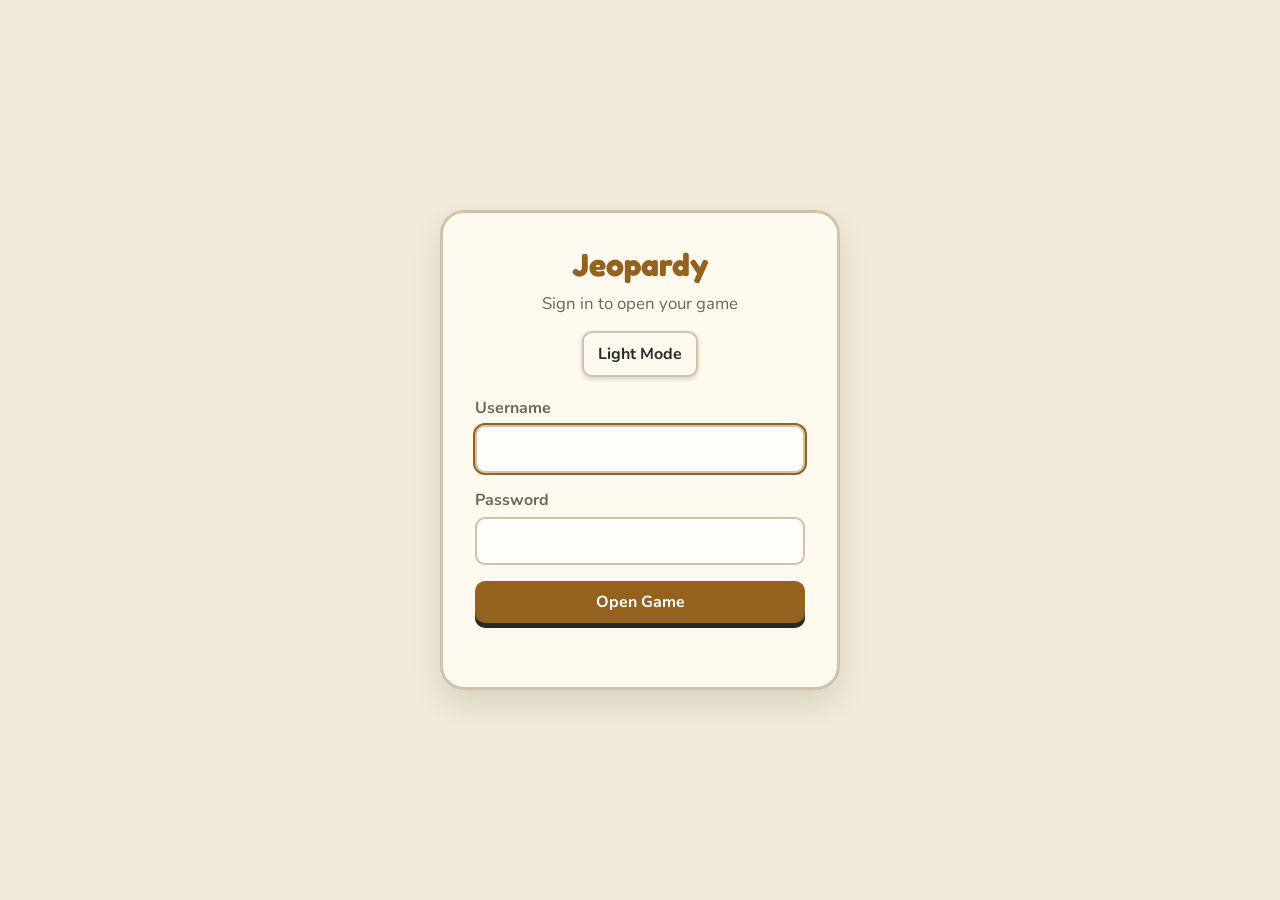
==== index.html @ c902022d "Add new Jeopardy games: "The Corrupt Bargain of 1824" and "ABL Collateral Jeopardy"; implement game " ====
<!DOCTYPE html>
<html lang="en" class="jeopardy-theme">
<head>
  <meta charset="UTF-8" />
  <meta name="viewport" content="width=device-width, initial-scale=1.0" />
  <title>Jeopardy</title>
  <link rel="preconnect" href="https://fonts.googleapis.com">
  <link rel="preconnect" href="https://fonts.gstatic.com" crossorigin>
  <link href="https://fonts.googleapis.com/css2?family=Fredoka+One&display=block" rel="stylesheet">
  <link href="https://fonts.googleapis.com/css2?family=Nunito:wght@400;600;700;800&display=swap" rel="stylesheet">
  <link rel="stylesheet" href="Styles.css">
  <script>
    (function() {
      const saved = localStorage.getItem("jeopardy_theme");
      if (saved === "light" || (!saved && window.matchMedia("(prefers-color-scheme: light)").matches)) {
        document.documentElement.classList.add("light-theme");
      }
    })();
  </script>
</head>
<body>
  <main class="login-screen" id="loginScreen">
    <form class="login-card" id="loginForm">
      <h1>Jeopardy</h1>
      <p class="subtitle">Sign in to open your game</p>
      <div class="login-theme-row">
        <button class="btn secondary theme-toggle" type="button" onclick="toggleTheme()">Light Mode</button>
      </div>
      <label for="username">Username</label>
      <input id="username" name="username" type="text" autocomplete="username" required>
      <label for="password">Password</label>
      <input id="password" name="password" type="password" autocomplete="current-password" required>
      <button class="btn" type="submit">Open Game</button>
      <p class="login-error" id="loginError" role="alert"></p>
    </form>
  </main>

  <div class="app" id="gameScreen" hidden>
    <header>
      <h1 id="gameTitle">Jeopardy</h1>
      <p class="subtitle">Click a tile, reveal the answer, award points, and mark the clue complete.</p>
      <div class="controls">
        <button class="btn secondary" onclick="showLogin()">Switch Game</button>
        <button class="btn" onclick="resetBoard()">Reset Board</button>
        <button class="btn secondary" onclick="resetScores()">Reset Scores</button>
        <button class="btn secondary theme-toggle" id="themeToggle" onclick="toggleTheme()">Light Mode</button>
      </div>
    </header>

    <section class="scoreboard" id="scoreboard" aria-label="Scoreboard"></section>
    <main class="board" id="board" aria-label="Jeopardy board"></main>
    <p class="footer-note">Tip: After opening a clue, use the +/- buttons under each team to apply that clue's value.</p>
  </div>

  <div class="modal-backdrop" id="modalBackdrop" onclick="backdropClose(event)">
    <div class="modal" role="dialog" aria-modal="true" aria-labelledby="modalMeta">
      <div class="modal-meta" id="modalMeta"></div>
      <div class="clue" id="modalQuestion"></div>
      <div class="answer" id="modalAnswer"></div>
      <div class="modal-actions">
        <button class="btn" onclick="showAnswer()">Show Answer</button>
        <button class="btn secondary" onclick="markCompleteAndClose()">Mark Complete</button>
        <button class="btn secondary" onclick="closeModal()">Close</button>
      </div>
    </div>
  </div>

  <div class="modal-backdrop" id="wagerModal">
    <div class="modal wager-modal" role="dialog" aria-modal="true">
      <div class="wager-title" id="wagerTitle">Daily Double!</div>
      <div class="wager-category" id="wagerCategory"></div>
      <label class="wager-label" for="wagerInput">Place your wager</label>
      <input type="number" id="wagerInput" class="wager-input" min="0" placeholder="0" autocomplete="off">
      <div class="wager-max" id="wagerMax"></div>
      <div class="wager-error" id="wagerError"></div>
      <div class="modal-actions">
        <button class="btn secondary" onclick="cancelWager()">Back</button>
        <button class="btn" onclick="confirmWager()">Lock In</button>
      </div>
    </div>
  </div>

  <script src="Jeopardy/jeopardy.js"></script>
</body>
</html>
---- Styles.css ----
/* ══════════════════════════════════════════
   1. Reset
   ══════════════════════════════════════════ */
*, *::before, *::after { box-sizing: border-box; margin: 0; padding: 0; }

/* ══════════════════════════════════════════
   2. Jeopardy Theme Variables
   ══════════════════════════════════════════ */
.jeopardy-theme {
  --cols: 6;

  --page-bg: #121a20;
  --panel-bg: #1d292f;
  --input-bg: #10171c;
  --border: #435159;
  --border-light: #617078;

  --text: #f4ecd9;
  --text-muted: #b8ad97;

  --accent: #b98b3f;
  --accent-light: #e0bd70;
  --accent-dark: #8b642b;
  --accent-shadow: #292929;

  --tile-bg-top: #765a2d;
  --tile-used-bg: hsla(43, 40%, 90%, 0.07);
  --tile-used-color: hsla(43, 40%, 90%, 0.2);
  --tile-text-color: hsl(0, 0%, 100%);

  --category-bg: #b98b3f;
  --category-text: #211d17;

  --overlay: hsla(0, 0%, 0%, 0.58);
  --glass: hsla(43, 40%, 90%, 0.06);
  --glass-border: hsla(43, 40%, 90%, 0.14);
  --shadow: 0 14px 30px hsla(0, 0%, 0%, 0.35);

  --secondary-text: #a79b85;
  --muted-text: #b8ad97;
  --card-bg: #202b30;
  --delete-bg: hsla(43, 30%, 60%, 0.2);
  --delete-bg-hover: hsla(43, 30%, 60%, 0.3);
  --hover-accent: hsla(43, 52%, 49%, 0.25);
  --glow-accent: hsla(43, 52%, 49%, 0.35);
  --glow-shadow: hsla(43, 30%, 40%, 0.35);
}

/* ══════════════════════════════════════════
   3. Jeopardy Light Theme
   ══════════════════════════════════════════ */
.jeopardy-theme.light-theme {
  --page-bg: #f1ead9;
  --panel-bg: #fffaf0;
  --input-bg: #fffdf8;
  --border: #d1c3a7;
  --border-light: #b9a987;

  --text: #2d2b27;
  --text-muted: #6e6658;

  --accent: #94621f;
  --accent-light: #78501c;
  --accent-dark: #754912;
  --accent-shadow: #292929;

  --tile-bg-top: #b98b3f;
  --tile-used-bg: hsla(35, 30%, 20%, 0.06);
  --tile-used-color: hsla(35, 30%, 20%, 0.2);
  --tile-text-color: #fff7e6;

  --category-bg: #d1b875;
  --category-text: #29251e;

  --overlay: hsla(0, 0%, 0%, 0.35);
  --glass: hsla(35, 50%, 40%, 0.05);
  --glass-border: hsla(35, 40%, 35%, 0.16);
  --shadow: 0 14px 30px hsla(0, 0%, 0%, 0.1);

  --card-bg: #f7f0e2;
  --delete-bg: hsla(35, 35%, 50%, 0.16);
  --delete-bg-hover: hsla(35, 35%, 50%, 0.24);
  --hover-accent: hsla(35, 55%, 40%, 0.16);
  --glow-accent: hsla(35, 55%, 40%, 0.18);
  --glow-shadow: hsla(35, 35%, 40%, 0.18);
}

/* ══════════════════════════════════════════
   4. Global Base
   ══════════════════════════════════════════ */
body {
  font-family: Arial, Helvetica, sans-serif;
  background: var(--bg-page);
  color: var(--text-body);
  min-height: 100vh;
  transition: background .4s, color .4s;
}

.jeopardy-theme body {
  font-family: 'Nunito', 'Segoe UI', sans-serif;
  background: var(--page-bg);
  color: var(--text);
}

button, input, textarea, select { font: inherit; }
[hidden] { display: none !important; }

.login-screen {
  min-height: 100vh;
  display: flex;
  align-items: center;
  justify-content: center;
  padding: 24px;
  background: var(--page-bg);
}

.login-card {
  width: 100%;
  max-width: 400px;
  padding: 32px;
  background: var(--panel-bg);
  border: 3px solid var(--border);
  border-radius: 24px;
  box-shadow: var(--shadow);
}

.login-card h1 {
  color: var(--accent);
  font-family: 'Fredoka One', cursive;
  text-align: center;
}

.login-card .subtitle {
  text-align: center;
  margin-bottom: 24px;
}

.login-theme-row {
  display: flex;
  justify-content: center;
  margin: -8px 0 20px;
}

.login-theme-row .btn { width: auto; }

.login-card label {
  display: block;
  color: var(--text-muted);
  font-weight: 700;
  margin-bottom: 6px;
}

.login-card input {
  width: 100%;
  padding: 11px 12px;
  margin-bottom: 16px;
  border: 2px solid var(--border);
  border-radius: 10px;
  background: var(--input-bg);
  color: var(--text);
}

.login-card input:focus { outline: 2px solid var(--accent); }
.login-card button { width: 100%; justify-content: center; }

.login-error {
  min-height: 20px;
  margin-top: 12px;
  color: var(--accent-light);
  text-align: center;
  font-weight: 700;
}

.login-help,
.login-warning {
  margin-top: 14px;
  color: var(--text-muted);
  font-size: 12px;
  line-height: 1.5;
}

.login-warning { color: var(--accent-light); }

/* ══════════════════════════════════════════
   5. Jeopardy Shared Buttons
   ══════════════════════════════════════════ */
.jeopardy-theme .btn {
  border: 0;
  border-radius: 10px;
  padding: 10px 14px;
  background: var(--accent);
  color: rgba(255,255,255,1);
  font-weight: 700;
  cursor: pointer;
  box-shadow: 0 5px 0 var(--accent-shadow);
  transition: transform .08s ease, box-shadow .08s ease, filter .2s ease;
  display: inline-flex;
  align-items: center;
  gap: 6px;
}
.jeopardy-theme .btn:hover { filter: brightness(1.05); }
.jeopardy-theme .btn:active { transform: translateY(3px); box-shadow: 0 2px 0 var(--accent-shadow); }

.jeopardy-theme .controls .btn {
  box-shadow: 0 2px 5px rgba(0,0,0,0.18);
}
.jeopardy-theme .controls .btn:active {
  transform: translateY(2px);
  box-shadow: 0 1px 3px rgba(0,0,0,0.14);
}

.jeopardy-theme .btn.secondary {
  background: var(--panel-bg);
  color: var(--text);
  border: 2px solid var(--border);
  box-shadow: 0 2px 5px rgba(0,0,0,0.18);
}
.jeopardy-theme .btn.secondary:active {
  transform: translateY(2px);
  box-shadow: 0 1px 3px rgba(0,0,0,0.14);
}
.jeopardy-theme .btn.secondary:hover { border-color: var(--border-light); }

/* ══════════════════════════════════════════
   6. Jeopardy Game Board
   ══════════════════════════════════════════ */
.app {
  max-width: 1280px;
  margin: 0 auto;
  padding: 24px;
  padding-bottom: 130px;
}

header { text-align: center; margin-bottom: 20px; }

.app h1 {
  margin: 0;
  font-size: clamp(2rem, 5vw, 3rem);
  color: var(--accent);
  letter-spacing: 2px;
  text-shadow: 0 2px 8px rgba(0,0,0,0.16);
}

.subtitle {
  color: var(--text-muted);
  margin: 8px 0 18px;
  font-size: 1.05rem;
}

.controls {
  display: flex;
  flex-wrap: wrap;
  justify-content: center;
  gap: 10px;
  margin: 14px 0 24px;
}

.scoreboard {
  display: flex;
  align-items: flex-end;
  justify-content: safe center;
  gap: 6px;
  position: fixed;
  z-index: 15;
  right: 0;
  bottom: 0;
  left: 0;
  margin: 0;
  padding: 8px;
  background: transparent;
}

.team {
  flex: 0 1 190px;
  min-width: 0;
  display: grid;
  grid-template-columns: minmax(0, 1fr) auto;
  align-items: center;
  column-gap: 6px;
  background: color-mix(in srgb, var(--panel-bg) 90%, transparent);
  border: 1px solid var(--glass-border);
  border-radius: 10px;
  padding: 4px;
  box-shadow: 0 3px 10px rgba(0,0,0,0.12);
}

.team-top { grid-column: 1 / -1; display: flex; align-items: center; margin-bottom: 2px; }
.team-name {
  width: 100%;
  min-width: 0;
  background: var(--input-bg);
  border: 1px solid var(--border);
  border-radius: 6px;
  padding: 2px 4px;
  color: var(--text);
  font-weight: 700;
  font-size: 12px;
}
.team-name:focus { border-color: var(--accent); outline: none; }

.score {
  min-width: 0;
  font-size: 1.1rem;
  font-weight: 900;
  color: var(--accent-light);
  text-align: left;
  margin: 0;
}
.score-buttons { display: flex; gap: 3px; justify-content: flex-end; }
.score-buttons button {
  width: 26px;
  height: 26px;
  padding: 0;
  justify-content: center;
  line-height: 1;
}

.board {
  display: grid;
  grid-template-columns: repeat(var(--cols), 1fr);
  gap: 8px;
  background: rgba(0,0,0,0.3);
  padding: 8px;
  border-radius: 10px;
  box-shadow: var(--shadow);
}

.category {
  background: var(--category-bg);
  min-height: 92px;
  display: flex;
  align-items: center;
  justify-content: center;
  text-align: center;
  padding: 10px;
  border-radius: 6px;
  color: var(--category-text);
  font-size: clamp(.8rem, 1.3vw, 1.05rem);
  font-weight: 900;
  text-transform: uppercase;
  line-height: 1.15;
  border: 2px solid color-mix(in srgb, var(--category-bg) 10%, var(--tile-bg-top));
}

.tile {
  min-height: 95px;
  border: 0;
  border-radius: 6px;
  background: var(--tile-bg-top);
  color: var(--tile-text-color);
  font-size: clamp(1.65rem, 3vw, 3rem);
  font-weight: 900;
  cursor: pointer;
  text-shadow: 2px 2px 0 rgba(45,35,20,0.24);
  border: 2px solid color-mix(in srgb, var(--tile-bg-top) 10%, var(--category-bg));
  transition: transform .12s ease, filter .12s ease, opacity .2s ease;
}

.tile:hover { transform: scale(1.03); filter: brightness(1.08); }
.tile.empty {
  background: rgba(255,255,255,0.03);
  border: 2px dashed rgba(255,255,255,0.08);
  cursor: default;
  opacity: 0.3;
}
.tile.empty:hover { transform: none; filter: none; }
.tile.used {
  color: var(--tile-used-color);
  background: var(--tile-used-bg);
  border-color: rgba(255,255,255,0.05);
  cursor: default;
  text-shadow: none;
}
.tile.used:hover { transform: none; filter: none; }

.footer-note {
  text-align: center;
  color: var(--text-muted);
  margin-top: 18px;
  font-size: .9rem;
}

/* ══════════════════════════════════════════
   7. Jeopardy Game Modal
   ══════════════════════════════════════════ */
.modal-backdrop {
  position: fixed; inset: 0;
  background: var(--overlay);
  backdrop-filter: blur(4px);
  display: none; align-items: center; justify-content: center;
  padding: 24px; z-index: 20;
}

.modal-backdrop.show { display: flex; }

.modal {
  max-width: 920px; width: 100%;
  background: var(--panel-bg);
  border: 4px solid var(--accent);
  border-radius: 18px;
  padding: clamp(18px, 4vw, 38px);
  box-shadow: 0 30px 80px rgba(0,0,0,0.6);
  text-align: center;
}

.modal-meta {
  color: var(--accent-light);
  font-weight: 900;
  text-transform: uppercase;
  letter-spacing: 1px;
  margin-bottom: 18px;
}

.clue {
  font-size: clamp(1.45rem, 3.3vw, 2.7rem);
  line-height: 1.22;
  font-weight: 800;
  margin: 18px 0 26px;
  color: var(--text);
}

.answer {
  display: none;
  background: var(--input-bg);
  border: 2px solid var(--border);
  border-radius: 14px;
  padding: 18px;
  margin: 16px 0;
  color: var(--accent-light);
  font-size: clamp(1.1rem, 2.1vw, 1.7rem);
  line-height: 1.3;
  font-weight: 800;
}

.answer.show { display: block; }
.modal-actions { display: flex; flex-wrap: wrap; justify-content: center; gap: 10px; margin-top: 20px; }

.wager-modal { max-width: 420px; text-align: center; }
.wager-title {
  font-family: 'Fredoka One', cursive; font-size: 28px;
  color: var(--accent);
  margin-bottom: 4px;
}
.wager-category {
  color: var(--text-muted); font-weight: 700; font-size: 14px;
  text-transform: uppercase; letter-spacing: 1px; margin-bottom: 24px;
}
.wager-label {
  display: block; font-size: 12px; color: var(--text-muted);
  text-transform: uppercase; letter-spacing: 1px; font-weight: 700;
  margin-bottom: 8px;
}
.wager-input {
  width: 100%;
  background: var(--input-bg);
  border: 3px solid var(--accent);
  border-radius: 14px;
  padding: 16px;
  color: var(--text);
  font-size: 32px;
  font-weight: 900;
  text-align: center;
  letter-spacing: 2px;
  outline: none;
  font-family: 'Fredoka One', cursive;
  margin-bottom: 8px;
  transition: border-color 0.2s;
}
.wager-input:focus { border-color: var(--accent-light); }
.wager-max { color: var(--text-muted); font-size: 13px; margin-bottom: 4px; }
.wager-error {
  color: var(--accent); font-weight: 700; font-size: 13px;
  min-height: 20px; margin-bottom: 8px;
}

/* ══════════════════════════════════════════
   8. Mobile — Jeopardy Game
   ══════════════════════════════════════════ */
@media (max-width: 850px) {
  .app { padding: 12px 12px 120px; }
  .board { gap: 5px; padding: 5px; }
  .category { min-height: 74px; font-size: .62rem; padding: 5px; }
  .tile { min-height: 72px; font-size: 1.25rem; }
}

@media (max-width: 600px) {
  .app { padding: 8px 8px 110px; }

  header { margin-bottom: 14px; }
  .app h1 { font-size: 1.6rem; letter-spacing: 1px; }
  .subtitle { font-size: .85rem; margin: 6px 0 12px; }

  .controls { gap: 8px; margin: 10px 0 16px; }
  .controls .btn { padding: 8px 12px; font-size: 12px; border-radius: 8px; }

  .board { gap: 3px; padding: 3px; border-radius: 6px; }
  .category { min-height: 52px; font-size: .5rem; padding: 4px; border-radius: 4px; letter-spacing: 0; }
  .tile { min-height: 52px; font-size: 1rem; border-radius: 4px; text-shadow: 1px 1px 0 rgba(45,35,20,0.24); }
  .tile:hover { transform: none; }

  .modal-backdrop { padding: 12px; }
  .modal { padding: 16px; border-radius: 14px; border-width: 3px; }
  .modal-meta { font-size: .75rem; margin-bottom: 12px; }
  .clue { font-size: 1.1rem; margin: 12px 0 16px; }
  .answer { font-size: 1rem; padding: 14px; }
  .modal-actions { gap: 8px; }
  .modal-actions .btn { padding: 8px 14px; font-size: 13px; }

  .wager-modal { padding: 16px; }
  .wager-title { font-size: 22px; }
  .wager-input { font-size: 26px; padding: 12px; }

  .footer-note { font-size: .75rem; margin-top: 12px; }
}


.load-status {
  text-align: center;
  color: var(--accent-light);
  margin-top: 18px;
  font-weight: 700;
}
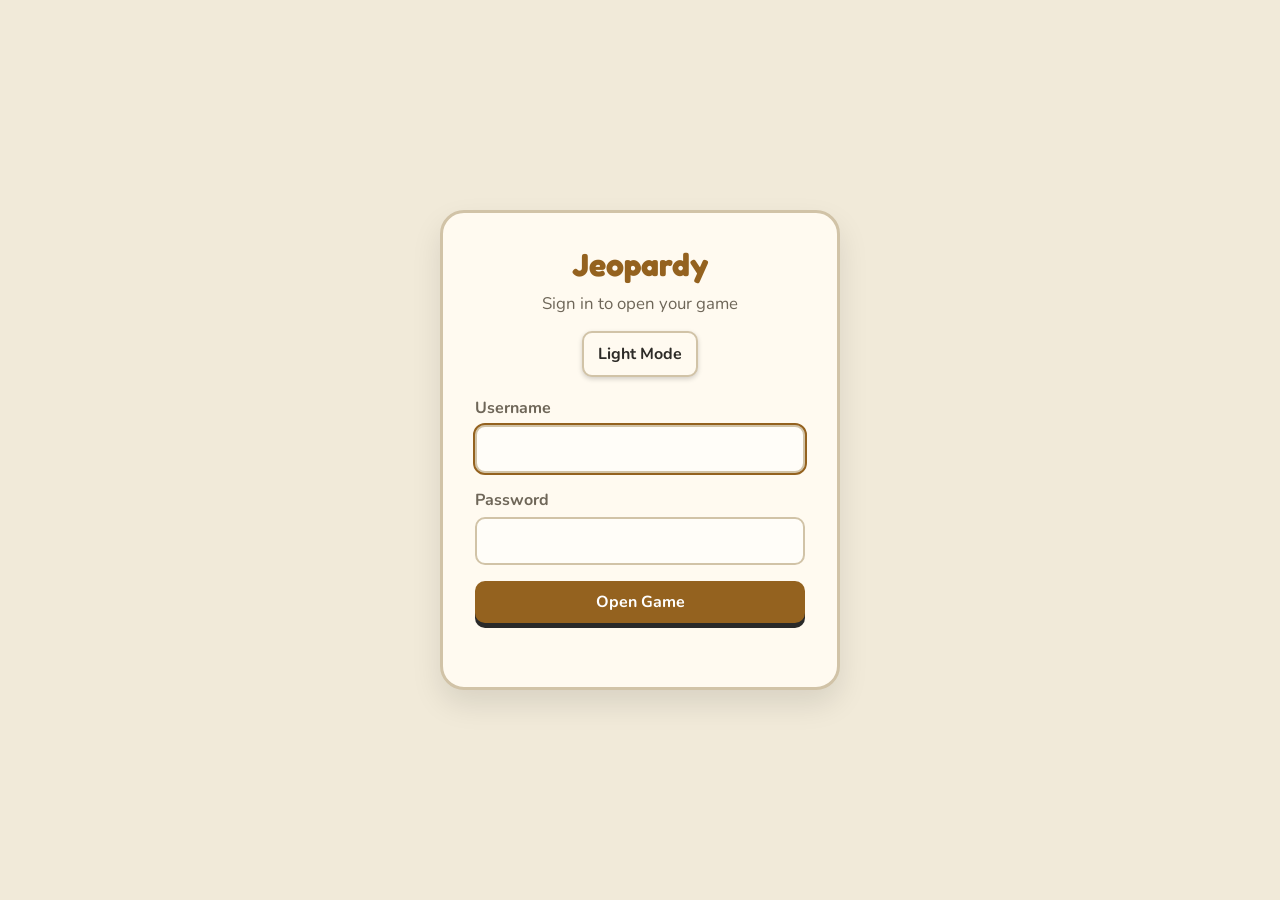
==== commit 28647f10: "Add favicon and web app manifest files; update HTML for icons and manifest integration - Added apple" ====
--- a/index.html
+++ b/index.html
@@ -1,85 +1,165 @@
-<!DOCTYPE html>
+<!doctype html>
 <html lang="en" class="jeopardy-theme">
-<head>
-  <meta charset="UTF-8" />
-  <meta name="viewport" content="width=device-width, initial-scale=1.0" />
-  <title>Jeopardy</title>
-  <link rel="preconnect" href="https://fonts.googleapis.com">
-  <link rel="preconnect" href="https://fonts.gstatic.com" crossorigin>
-  <link href="https://fonts.googleapis.com/css2?family=Fredoka+One&display=block" rel="stylesheet">
-  <link href="https://fonts.googleapis.com/css2?family=Nunito:wght@400;600;700;800&display=swap" rel="stylesheet">
-  <link rel="stylesheet" href="Styles.css">
-  <script>
-    (function() {
-      const saved = localStorage.getItem("jeopardy_theme");
-      if (saved === "light" || (!saved && window.matchMedia("(prefers-color-scheme: light)").matches)) {
-        document.documentElement.classList.add("light-theme");
-      }
-    })();
-  </script>
-</head>
-<body>
-  <main class="login-screen" id="loginScreen">
-    <form class="login-card" id="loginForm">
-      <h1>Jeopardy</h1>
-      <p class="subtitle">Sign in to open your game</p>
-      <div class="login-theme-row">
-        <button class="btn secondary theme-toggle" type="button" onclick="toggleTheme()">Light Mode</button>
-      </div>
-      <label for="username">Username</label>
-      <input id="username" name="username" type="text" autocomplete="username" required>
-      <label for="password">Password</label>
-      <input id="password" name="password" type="password" autocomplete="current-password" required>
-      <button class="btn" type="submit">Open Game</button>
-      <p class="login-error" id="loginError" role="alert"></p>
-    </form>
-  </main>
+  <head>
+    <meta charset="UTF-8" />
+    <meta name="viewport" content="width=device-width, initial-scale=1.0" />
+    <title>Jeopardy</title>
+    <link rel="preconnect" href="https://fonts.googleapis.com" />
+    <link rel="preconnect" href="https://fonts.gstatic.com" crossorigin />
+    <link
+      href="https://fonts.googleapis.com/css2?family=Fredoka+One&display=block"
+      rel="stylesheet"
+    />
+    <link
+      href="https://fonts.googleapis.com/css2?family=Nunito:wght@400;600;700;800&display=swap"
+      rel="stylesheet"
+    />
+    <link rel="stylesheet" href="Styles.css" />
+    <script>
+      (function () {
+        const saved = localStorage.getItem("jeopardy_theme");
+        if (
+          saved === "light" ||
+          (!saved && window.matchMedia("(prefers-color-scheme: light)").matches)
+        ) {
+          document.documentElement.classList.add("light-theme");
+        }
+      })();
+    </script>
+    <link
+      rel="icon"
+      type="image/png"
+      href="/favicon/favicon-96x96.png"
+      sizes="96x96"
+    />
+    <link rel="icon" type="image/svg+xml" href="/favicon/favicon.svg" />
+    <link rel="shortcut icon" href="/favicon/favicon.ico" />
+    <link
+      rel="apple-touch-icon"
+      sizes="180x180"
+      href="/favicon/apple-touch-icon.png"
+    />
+    <meta name="apple-mobile-web-app-title" content="Jeopardy" />
+    <link rel="manifest" href="/favicon/site.webmanifest" />
+  </head>
+  <body>
+    <main class="login-screen" id="loginScreen">
+      <form class="login-card" id="loginForm">
+        <h1>Jeopardy</h1>
+        <p class="subtitle">Sign in to open your game</p>
+        <div class="login-theme-row">
+          <button
+            class="btn secondary theme-toggle"
+            type="button"
+            onclick="toggleTheme()"
+          >
+            Light Mode
+          </button>
+        </div>
+        <label for="username">Username</label>
+        <input
+          id="username"
+          name="username"
+          type="text"
+          autocomplete="username"
+          required
+        />
+        <label for="password">Password</label>
+        <input
+          id="password"
+          name="password"
+          type="password"
+          autocomplete="current-password"
+          required
+        />
+        <button class="btn" type="submit">Open Game</button>
+        <p class="login-error" id="loginError" role="alert"></p>
+      </form>
+    </main>
 
-  <div class="app" id="gameScreen" hidden>
-    <header>
-      <h1 id="gameTitle">Jeopardy</h1>
-      <p class="subtitle">Click a tile, reveal the answer, award points, and mark the clue complete.</p>
-      <div class="controls">
-        <button class="btn secondary" onclick="showLogin()">Switch Game</button>
-        <button class="btn" onclick="resetBoard()">Reset Board</button>
-        <button class="btn secondary" onclick="resetScores()">Reset Scores</button>
-        <button class="btn secondary theme-toggle" id="themeToggle" onclick="toggleTheme()">Light Mode</button>
-      </div>
-    </header>
+    <div class="app" id="gameScreen" hidden>
+      <header>
+        <h1 id="gameTitle">Jeopardy</h1>
+        <p class="subtitle">
+          Click a tile, reveal the answer, award points, and mark the clue
+          complete.
+        </p>
+        <div class="controls">
+          <button class="btn secondary" onclick="showLogin()">
+            Switch Game
+          </button>
+          <button class="btn" onclick="resetBoard()">Reset Board</button>
+          <button class="btn secondary" onclick="resetScores()">
+            Reset Scores
+          </button>
+          <button
+            class="btn secondary theme-toggle"
+            id="themeToggle"
+            onclick="toggleTheme()"
+          >
+            Light Mode
+          </button>
+        </div>
+      </header>
 
-    <section class="scoreboard" id="scoreboard" aria-label="Scoreboard"></section>
-    <main class="board" id="board" aria-label="Jeopardy board"></main>
-    <p class="footer-note">Tip: After opening a clue, use the +/- buttons under each team to apply that clue's value.</p>
-  </div>
+      <section
+        class="scoreboard"
+        id="scoreboard"
+        aria-label="Scoreboard"
+      ></section>
+      <main class="board" id="board" aria-label="Jeopardy board"></main>
+      <p class="footer-note">
+        Tip: After opening a clue, use the +/- buttons under each team to apply
+        that clue's value.
+      </p>
+    </div>
 
-  <div class="modal-backdrop" id="modalBackdrop" onclick="backdropClose(event)">
-    <div class="modal" role="dialog" aria-modal="true" aria-labelledby="modalMeta">
-      <div class="modal-meta" id="modalMeta"></div>
-      <div class="clue" id="modalQuestion"></div>
-      <div class="answer" id="modalAnswer"></div>
-      <div class="modal-actions">
-        <button class="btn" onclick="showAnswer()">Show Answer</button>
-        <button class="btn secondary" onclick="markCompleteAndClose()">Mark Complete</button>
-        <button class="btn secondary" onclick="closeModal()">Close</button>
+    <div
+      class="modal-backdrop"
+      id="modalBackdrop"
+      onclick="backdropClose(event)"
+    >
+      <div
+        class="modal"
+        role="dialog"
+        aria-modal="true"
+        aria-labelledby="modalMeta"
+      >
+        <div class="modal-meta" id="modalMeta"></div>
+        <div class="clue" id="modalQuestion"></div>
+        <div class="answer" id="modalAnswer"></div>
+        <div class="modal-actions">
+          <button class="btn" onclick="showAnswer()">Show Answer</button>
+          <button class="btn secondary" onclick="markCompleteAndClose()">
+            Mark Complete
+          </button>
+          <button class="btn secondary" onclick="closeModal()">Close</button>
+        </div>
       </div>
     </div>
-  </div>
 
-  <div class="modal-backdrop" id="wagerModal">
-    <div class="modal wager-modal" role="dialog" aria-modal="true">
-      <div class="wager-title" id="wagerTitle">Daily Double!</div>
-      <div class="wager-category" id="wagerCategory"></div>
-      <label class="wager-label" for="wagerInput">Place your wager</label>
-      <input type="number" id="wagerInput" class="wager-input" min="0" placeholder="0" autocomplete="off">
-      <div class="wager-max" id="wagerMax"></div>
-      <div class="wager-error" id="wagerError"></div>
-      <div class="modal-actions">
-        <button class="btn secondary" onclick="cancelWager()">Back</button>
-        <button class="btn" onclick="confirmWager()">Lock In</button>
+    <div class="modal-backdrop" id="wagerModal">
+      <div class="modal wager-modal" role="dialog" aria-modal="true">
+        <div class="wager-title" id="wagerTitle">Daily Double!</div>
+        <div class="wager-category" id="wagerCategory"></div>
+        <label class="wager-label" for="wagerInput">Place your wager</label>
+        <input
+          type="number"
+          id="wagerInput"
+          class="wager-input"
+          min="0"
+          placeholder="0"
+          autocomplete="off"
+        />
+        <div class="wager-max" id="wagerMax"></div>
+        <div class="wager-error" id="wagerError"></div>
+        <div class="modal-actions">
+          <button class="btn secondary" onclick="cancelWager()">Back</button>
+          <button class="btn" onclick="confirmWager()">Lock In</button>
+        </div>
       </div>
     </div>
-  </div>
 
-  <script src="Jeopardy/jeopardy.js"></script>
-</body>
+    <script src="Jeopardy/jeopardy.js"></script>
+  </body>
 </html>
